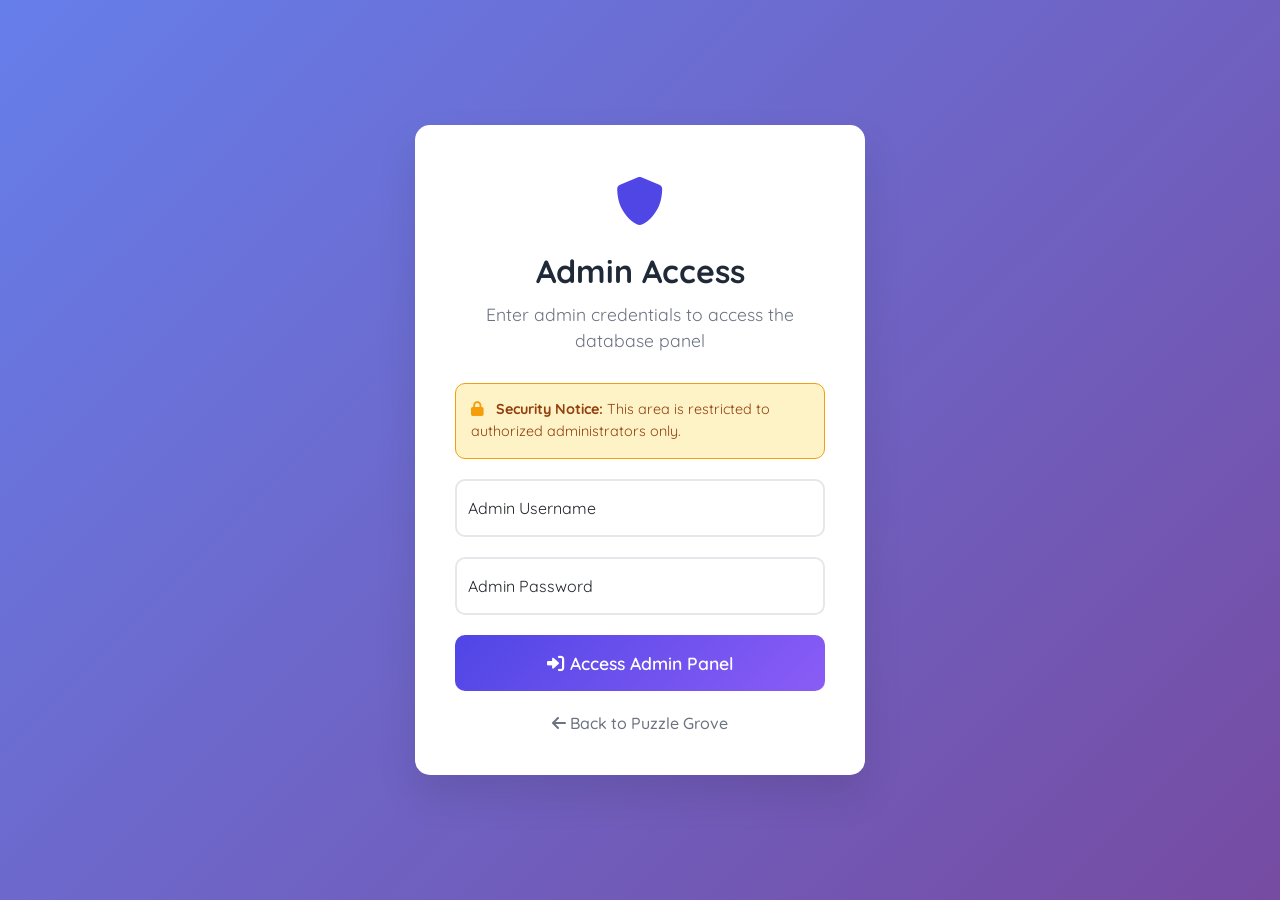
==== admin-login.html @ 90eeb79e "Add files via upload" ====
<!DOCTYPE html>
<html lang="en">
<head>
    <meta charset="UTF-8">
    <meta name="viewport" content="width=device-width, initial-scale=1.0">
    <title>Admin Login - Puzzle Grove</title>
    <link href="https://fonts.googleapis.com/css2?family=Montserrat:wght@300;700&family=Quicksand:wght@400;500;600&display=swap" rel="stylesheet">
    <link href="https://cdnjs.cloudflare.com/ajax/libs/font-awesome/6.0.0/css/all.min.css" rel="stylesheet">
    <link href="https://cdn.jsdelivr.net/npm/bootstrap@5.3.2/dist/css/bootstrap.min.css" rel="stylesheet" integrity="sha384-T3c6CoIi6uLrA9TneNEoa7RxnatzjcDSCmG1MXxSR1GAsXEV/Dwwykc2MPK8M2HN" crossorigin="anonymous">
    <style>
        body {
            font-family: 'Quicksand', sans-serif;
            background: linear-gradient(135deg, #667eea 0%, #764ba2 100%);
            min-height: 100vh;
            display: flex;
            align-items: center;
            justify-content: center;
            margin: 0;
            padding: 20px;
        }
        .admin-login-container {
            background: white;
            border-radius: 15px;
            box-shadow: 0 20px 40px rgba(0,0,0,0.1);
            padding: 40px;
            max-width: 450px;
            width: 100%;
        }
        .admin-header {
            text-align: center;
            margin-bottom: 30px;
        }
        .admin-icon {
            font-size: 3rem;
            color: #4f46e5;
            margin-bottom: 15px;
        }
        .admin-title {
            font-size: 2rem;
            font-weight: bold;
            color: #1f2937;
            margin-bottom: 10px;
        }
        .admin-subtitle {
            color: #6b7280;
            font-size: 1.1rem;
        }
        .form-floating {
            margin-bottom: 20px;
        }
        .form-control {
            border-radius: 10px;
            border: 2px solid #e5e7eb;
            padding: 15px;
            font-size: 1rem;
        }
        .form-control:focus {
            border-color: #4f46e5;
            box-shadow: 0 0 0 0.2rem rgba(79, 70, 229, 0.25);
        }
        .btn-admin {
            background: linear-gradient(135deg, #4f46e5 0%, #8b5cf6 100%);
            border: none;
            border-radius: 10px;
            padding: 15px 30px;
            font-weight: 600;
            font-size: 1.1rem;
            width: 100%;
            color: white;
            transition: all 0.3s ease;
        }
        .btn-admin:hover {
            transform: translateY(-2px);
            box-shadow: 0 10px 20px rgba(79, 70, 229, 0.3);
            color: white;
        }
        .btn-admin:disabled {
            opacity: 0.6;
            cursor: not-allowed;
            transform: none;
        }
        .alert {
            border-radius: 10px;
            border: none;
            margin-bottom: 20px;
        }
        .back-link {
            text-align: center;
            margin-top: 20px;
        }
        .back-link a {
            color: #6b7280;
            text-decoration: none;
            font-weight: 500;
        }
        .back-link a:hover {
            color: #4f46e5;
        }
        .security-note {
            background: #fef3c7;
            border: 1px solid #f59e0b;
            border-radius: 10px;
            padding: 15px;
            margin-bottom: 20px;
            font-size: 0.9rem;
            color: #92400e;
        }
        .security-note i {
            color: #f59e0b;
            margin-right: 8px;
        }
    </style>
</head>
<body>
    <div class="admin-login-container">
        <div class="admin-header">
            <div class="admin-icon">
                <i class="fas fa-shield-alt"></i>
            </div>
            <h1 class="admin-title">Admin Access</h1>
            <p class="admin-subtitle">Enter admin credentials to access the database panel</p>
        </div>

        <div class="security-note">
            <i class="fas fa-lock"></i>
            <strong>Security Notice:</strong> This area is restricted to authorized administrators only.
        </div>

        <form id="adminLoginForm">
            <div class="form-floating">
                <input type="text" class="form-control" id="adminUsername" placeholder="Admin Username" required>
                <label for="adminUsername">Admin Username</label>
            </div>

            <div class="form-floating">
                <input type="password" class="form-control" id="adminPassword" placeholder="Admin Password" required>
                <label for="adminPassword">Admin Password</label>
            </div>

            <button type="submit" class="btn btn-admin" id="loginBtn">
                <i class="fas fa-sign-in-alt"></i> Access Admin Panel
            </button>
        </form>

        <div class="back-link">
            <a href="index.html">
                <i class="fas fa-arrow-left"></i> Back to Puzzle Grove
            </a>
        </div>

        <div id="errorMessage" class="alert alert-danger" style="display: none;"></div>
        <div id="successMessage" class="alert alert-success" style="display: none;"></div>
    </div>

    <script>
        class AdminLoginManager {
            constructor() {
                // Admin credentials (in production, these should be server-side)
                this.adminCredentials = {
                    username: 'admin',
                    password: 'puzzlegrove2024'
                };
                this.init();
            }

            init() {
                const form = document.getElementById('adminLoginForm');
                form.addEventListener('submit', (e) => {
                    this.handleLogin(e);
                });

                // Real-time validation
                document.getElementById('adminUsername').addEventListener('blur', () => {
                    this.validateUsername();
                });

                document.getElementById('adminPassword').addEventListener('blur', () => {
                    this.validatePassword();
                });
            }

            handleLogin(e) {
                e.preventDefault();
                
                const username = document.getElementById('adminUsername').value.trim();
                const password = document.getElementById('adminPassword').value;
                
                this.clearMessages();
                
                // Validate form
                if (!this.validateForm()) {
                    return;
                }
                
                // Check admin credentials
                if (username === this.adminCredentials.username && password === this.adminCredentials.password) {
                    this.loginSuccess();
                } else {
                    this.showError('Invalid admin credentials. Access denied.');
                }
            }

            validateForm() {
                const username = document.getElementById('adminUsername');
                const password = document.getElementById('adminPassword');
                let isValid = true;

                if (!this.validateUsername()) {
                    isValid = false;
                }

                if (!this.validatePassword()) {
                    isValid = false;
                }

                return isValid;
            }

            validateUsername() {
                const username = document.getElementById('adminUsername');
                const value = username.value.trim();
                
                if (value.length === 0) {
                    username.classList.remove('is-valid');
                    username.classList.add('is-invalid');
                    return false;
                } else {
                    username.classList.remove('is-invalid');
                    username.classList.add('is-valid');
                    return true;
                }
            }

            validatePassword() {
                const password = document.getElementById('adminPassword');
                const value = password.value;
                
                if (value.length === 0) {
                    password.classList.remove('is-valid');
                    password.classList.add('is-invalid');
                    return false;
                } else {
                    password.classList.remove('is-invalid');
                    password.classList.add('is-valid');
                    return true;
                }
            }

            loginSuccess() {
                // Create admin session
                const adminSession = {
                    isAdmin: true,
                    username: 'admin',
                    loginTime: new Date().toISOString(),
                    sessionId: 'admin_' + Date.now()
                };
                
                // Store admin session
                sessionStorage.setItem('puzzleGroveAdmin', JSON.stringify(adminSession));
                
                // Show success message
                this.showSuccess('Admin access granted. Redirecting...');
                
                // Redirect to admin panel
                setTimeout(() => {
                    window.location.href = 'admin.html';
                }, 1500);
            }

            showError(message) {
                const errorDiv = document.getElementById('errorMessage');
                errorDiv.textContent = message;
                errorDiv.style.display = 'block';
                
                // Hide after 5 seconds
                setTimeout(() => {
                    errorDiv.style.display = 'none';
                }, 5000);
            }

            showSuccess(message) {
                const successDiv = document.getElementById('successMessage');
                successDiv.textContent = message;
                successDiv.style.display = 'block';
            }

            clearMessages() {
                document.getElementById('errorMessage').style.display = 'none';
                document.getElementById('successMessage').style.display = 'none';
            }
        }

        // Initialize admin login manager
        new AdminLoginManager();
    </script>
</body>
</html>
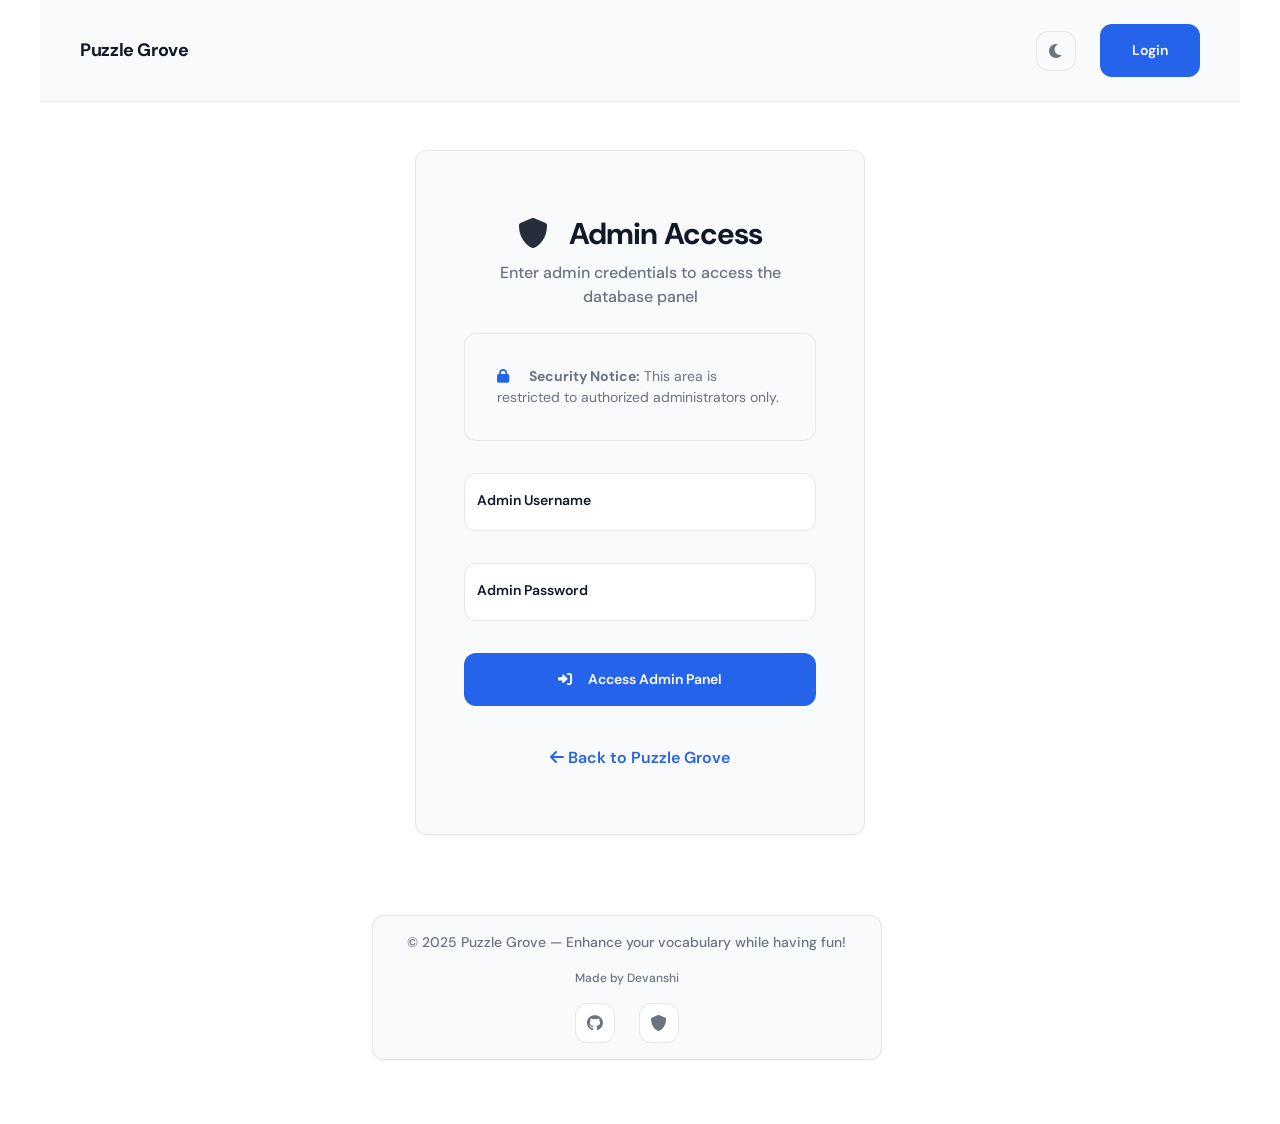
==== commit 43e761da: "Layout, theme, footer, and dark mode fixes: shared header/footer, design tokens, centered intro and " ====
--- a/admin-login.html
+++ b/admin-login.html
@@ -4,122 +4,33 @@
     <meta charset="UTF-8">
     <meta name="viewport" content="width=device-width, initial-scale=1.0">
     <title>Admin Login - Puzzle Grove</title>
-    <link href="https://fonts.googleapis.com/css2?family=Montserrat:wght@300;700&family=Quicksand:wght@400;500;600&display=swap" rel="stylesheet">
+    <script>(function(){try{if(localStorage.getItem('puzzleGroveTheme')==='dark')document.documentElement.setAttribute('data-theme','dark');}catch(e){}})();</script>
+    <link href="https://fonts.googleapis.com/css2?family=DM+Sans:ital,opsz,wght@0,9..40,400;0,9..40,500;0,9..40,600;0,9..40,700&family=Plus+Jakarta+Sans:wght@500;600;700&display=swap" rel="stylesheet">
     <link href="https://cdnjs.cloudflare.com/ajax/libs/font-awesome/6.0.0/css/all.min.css" rel="stylesheet">
     <link href="https://cdn.jsdelivr.net/npm/bootstrap@5.3.2/dist/css/bootstrap.min.css" rel="stylesheet" integrity="sha384-T3c6CoIi6uLrA9TneNEoa7RxnatzjcDSCmG1MXxSR1GAsXEV/Dwwykc2MPK8M2HN" crossorigin="anonymous">
+    <link rel="stylesheet" href="index.css">
     <style>
-        body {
-            font-family: 'Quicksand', sans-serif;
-            background: linear-gradient(135deg, #667eea 0%, #764ba2 100%);
-            min-height: 100vh;
-            display: flex;
-            align-items: center;
-            justify-content: center;
-            margin: 0;
-            padding: 20px;
-        }
-        .admin-login-container {
-            background: white;
-            border-radius: 15px;
-            box-shadow: 0 20px 40px rgba(0,0,0,0.1);
-            padding: 40px;
-            max-width: 450px;
-            width: 100%;
-        }
-        .admin-header {
-            text-align: center;
-            margin-bottom: 30px;
-        }
-        .admin-icon {
-            font-size: 3rem;
-            color: #4f46e5;
-            margin-bottom: 15px;
-        }
-        .admin-title {
-            font-size: 2rem;
-            font-weight: bold;
-            color: #1f2937;
-            margin-bottom: 10px;
-        }
-        .admin-subtitle {
-            color: #6b7280;
-            font-size: 1.1rem;
-        }
-        .form-floating {
-            margin-bottom: 20px;
-        }
-        .form-control {
-            border-radius: 10px;
-            border: 2px solid #e5e7eb;
-            padding: 15px;
-            font-size: 1rem;
-        }
-        .form-control:focus {
-            border-color: #4f46e5;
-            box-shadow: 0 0 0 0.2rem rgba(79, 70, 229, 0.25);
-        }
-        .btn-admin {
-            background: linear-gradient(135deg, #4f46e5 0%, #8b5cf6 100%);
-            border: none;
-            border-radius: 10px;
-            padding: 15px 30px;
-            font-weight: 600;
-            font-size: 1.1rem;
-            width: 100%;
-            color: white;
-            transition: all 0.3s ease;
-        }
-        .btn-admin:hover {
-            transform: translateY(-2px);
-            box-shadow: 0 10px 20px rgba(79, 70, 229, 0.3);
-            color: white;
-        }
-        .btn-admin:disabled {
-            opacity: 0.6;
-            cursor: not-allowed;
-            transform: none;
-        }
-        .alert {
-            border-radius: 10px;
-            border: none;
-            margin-bottom: 20px;
-        }
-        .back-link {
-            text-align: center;
-            margin-top: 20px;
-        }
-        .back-link a {
-            color: #6b7280;
-            text-decoration: none;
-            font-weight: 500;
-        }
-        .back-link a:hover {
-            color: #4f46e5;
-        }
-        .security-note {
-            background: #fef3c7;
-            border: 1px solid #f59e0b;
-            border-radius: 10px;
-            padding: 15px;
-            margin-bottom: 20px;
-            font-size: 0.9rem;
-            color: #92400e;
-        }
-        .security-note i {
-            color: #f59e0b;
-            margin-right: 8px;
-        }
+        .form-floating { margin-bottom: var(--space-4); }
+        .back-link { text-align: center; margin-top: var(--space-5); }
+        .back-link a { color: var(--accent); text-decoration: none; font-weight: 600; }
+        .back-link a:hover { color: var(--accent-hover); text-decoration: underline; }
+        .security-note { background: var(--card-bg); border: 1px solid var(--border); border-radius: var(--radius-md); padding: var(--space-4); margin-bottom: var(--space-4); font-size: var(--text-sm); color: var(--secondary-text); }
+        .security-note i { color: var(--accent); margin-right: var(--space-2); }
     </style>
 </head>
 <body>
-    <div class="admin-login-container">
-        <div class="admin-header">
-            <div class="admin-icon">
-                <i class="fas fa-shield-alt"></i>
+    <div id="layout-header-slot"></div>
+    <main id="layout-main">
+    <div class="container">
+    <div class="admin-login-container card">
+        <header class="page-header page-header--centered">
+            <div class="page-header__inner">
+                <div class="page-header__content">
+                    <h1 class="page-header__title"><i class="fas fa-shield-alt"></i> Admin Access</h1>
+                    <p class="page-header__subtitle">Enter admin credentials to access the database panel</p>
+                </div>
             </div>
-            <h1 class="admin-title">Admin Access</h1>
-            <p class="admin-subtitle">Enter admin credentials to access the database panel</p>
-        </div>
+        </header>
 
         <div class="security-note">
             <i class="fas fa-lock"></i>
@@ -127,17 +38,17 @@
         </div>
 
         <form id="adminLoginForm">
-            <div class="form-floating">
-                <input type="text" class="form-control" id="adminUsername" placeholder="Admin Username" required>
+            <div class="form-floating form-group">
                 <label for="adminUsername">Admin Username</label>
+                <input type="text" class="input form-control" id="adminUsername" placeholder="Admin Username" required>
             </div>
 
-            <div class="form-floating">
-                <input type="password" class="form-control" id="adminPassword" placeholder="Admin Password" required>
+            <div class="form-floating form-group">
                 <label for="adminPassword">Admin Password</label>
+                <input type="password" class="input form-control" id="adminPassword" placeholder="Admin Password" required>
             </div>
 
-            <button type="submit" class="btn btn-admin" id="loginBtn">
+            <button type="submit" class="btn btn-primary btn-block" id="loginBtn">
                 <i class="fas fa-sign-in-alt"></i> Access Admin Panel
             </button>
         </form>
@@ -151,7 +62,14 @@
         <div id="errorMessage" class="alert alert-danger" style="display: none;"></div>
         <div id="successMessage" class="alert alert-success" style="display: none;"></div>
     </div>
-
+    </div>
+    </main>
+    <div id="layout-footer-slot"></div>
+
+    <script src="database.js"></script>
+    <script src="theme-toggle.js"></script>
+    <script src="layout/layout.js"></script>
+    <script src="layout/layout-auth.js"></script>
     <script>
         class AdminLoginManager {
             constructor() {
--- a/index.css
+++ b/index.css
@@ -0,0 +1,921 @@
+/* Puzzle Grove – theme + reusable components */
+@import url("src/styles/theme.css");
+@import url("src/styles/components.css");
+
+/* Global link styling */
+a {
+    color: var(--accent);
+    text-decoration: none;
+    transition: color var(--transition-base);
+}
+
+a:hover {
+    color: var(--accent-hover);
+    text-decoration: underline;
+    text-underline-offset: 3px;
+}
+
+.back-home:hover,
+a.back-button:hover {
+    text-decoration: none;
+}
+
+/* Focus visible for keyboard navigation and accessibility */
+button:focus-visible,
+a:focus-visible,
+[tabindex="0"]:focus-visible {
+    outline: 2px solid var(--accent);
+    outline-offset: 2px;
+}
+
+/* Shared layout header: full-width slot so header aligns with .container below */
+#layout-header-slot {
+    width: 100%;
+}
+
+.layout-header {
+    display: flex;
+    align-items: center;
+    justify-content: space-between;
+    padding: var(--space-3) var(--space-5);
+    background: var(--card-bg);
+    border-bottom: 1px solid var(--border);
+    width: 100%;
+    max-width: 1200px;
+    margin: 0 auto;
+    box-sizing: border-box;
+}
+.layout-logo {
+    font-size: var(--text-lg);
+    font-weight: 700;
+    color: var(--primary-text);
+    text-decoration: none;
+    letter-spacing: -0.02em;
+}
+.layout-logo:hover {
+    color: var(--accent);
+    text-decoration: none;
+}
+.layout-header-actions {
+    display: flex;
+    align-items: center;
+    gap: var(--space-3);
+}
+
+#layout-main {
+    width: 100%;
+    flex: 1;
+    display: flex;
+    flex-direction: column;
+    align-items: center;
+    padding-top: var(--space-3);
+}
+
+/* Page container: same max-width, padding, section spacing on every page */
+.container {
+    width: 100%;
+    max-width: 1200px;
+    margin: 0 auto;
+    padding: var(--space-3);
+    box-sizing: border-box;
+    position: relative;
+}
+.container > * + * {
+    margin-top: var(--space-3);
+}
+
+body {
+    background: var(--bg);
+    font-family: 'DM Sans', 'Plus Jakarta Sans', system-ui, -apple-system, sans-serif;
+    font-size: var(--text-base);
+    line-height: var(--leading-normal);
+    margin: 0;
+    min-height: 100vh;
+    display: flex;
+    flex-direction: column;
+    align-items: center;
+    background-attachment: fixed;
+    color: var(--primary-text);
+    -webkit-font-smoothing: antialiased;
+    -moz-osx-font-smoothing: grayscale;
+}
+
+.header {
+    margin-top: 0;
+    margin-bottom: 0;
+    margin-left: auto;
+    margin-right: auto;
+    padding: var(--space-8) var(--space-6);
+    display: flex;
+    flex-direction: column;
+    align-items: center;
+    position: relative;
+    background: var(--card-bg);
+    border-radius: var(--radius-lg);
+    box-shadow: var(--shadow-card);
+    width: 100%;
+    max-width: 640px;
+    border: 1px solid var(--border);
+}
+.container .header {
+    margin-top: 0;
+}
+
+.container .header + .games-grid {
+    margin-top: var(--space-5);
+}
+
+h1 {
+    font-size: var(--text-3xl);
+    font-weight: 700;
+    color: var(--primary-text);
+    letter-spacing: -0.03em;
+    margin: 0;
+    line-height: var(--leading-tight);
+}
+h2 {
+    font-size: var(--text-2xl);
+    font-weight: 700;
+    color: var(--primary-text);
+    letter-spacing: -0.02em;
+    margin: 0 0 var(--space-2);
+    line-height: var(--leading-tight);
+}
+h3 {
+    font-size: var(--text-xl);
+    font-weight: 600;
+    color: var(--primary-text);
+    margin: 0 0 var(--space-2);
+    line-height: var(--leading-snug);
+}
+
+.subtitle {
+    font-size: var(--text-sm);
+    font-weight: 500;
+    color: var(--secondary-text);
+    margin-top: var(--space-1);
+    margin-bottom: 0;
+    letter-spacing: 0.02em;
+}
+
+.subtitle::before,
+.subtitle::after {
+    display: none;
+}
+
+.header-description {
+    margin-top: var(--space-2);
+    font-size: var(--text-sm);
+    font-weight: 500;
+    color: var(--secondary-text);
+    max-width: 90%;
+    text-align: center;
+    line-height: var(--leading-normal);
+}
+
+.games-grid {
+    display: grid;
+    grid-template-columns: repeat(auto-fit, minmax(200px, 1fr));
+    gap: var(--space-5);
+    margin: 0 auto;
+    width: 100%;
+    max-width: 920px;
+}
+
+.game-card {
+    background: var(--card-bg);
+    border-radius: var(--radius-lg);
+    padding: var(--space-6) var(--space-5);
+    box-shadow: var(--shadow-card);
+    border: 1px solid var(--border);
+    text-align: center;
+    transition: transform var(--transition-base), box-shadow var(--transition-base), border-color var(--transition-base);
+    cursor: pointer;
+    position: relative;
+    overflow: hidden;
+}
+
+.game-card:hover {
+    transform: translateY(-2px);
+    box-shadow: var(--shadow-card-hover);
+    border-color: var(--accent-subtle-border-strong);
+}
+
+.game-title {
+    font-size: var(--text-lg);
+    font-weight: 600;
+    color: var(--primary-text);
+    margin: 0 0 var(--space-2);
+    position: relative;
+    z-index: 1;
+    transition: color var(--transition-base);
+    padding-bottom: var(--space-2);
+}
+
+.game-title::after {
+    content: '';
+    position: absolute;
+    bottom: 0;
+    left: 50%;
+    transform: translateX(-50%);
+    width: 0;
+    height: 2px;
+    background: var(--accent);
+    transition: width var(--transition-base);
+}
+
+.game-card:hover .game-title {
+    color: var(--accent);
+}
+
+.game-card:hover .game-title::after {
+    width: 40%;
+}
+
+.game-graphic {
+    height: 52px;
+    width: 52px;
+    margin: 0 auto var(--space-5);
+    position: relative;
+    z-index: 1;
+    user-select: none;
+    transition: transform var(--transition-base), background var(--transition-base), border-color var(--transition-base);
+    display: flex;
+    align-items: center;
+    justify-content: center;
+    border-radius: var(--radius-md);
+    background: var(--bg);
+    border: 1px solid var(--border);
+}
+
+.game-card:hover .game-graphic {
+    transform: translateY(-2px);
+    background: var(--accent-subtle-bg);
+    border-color: var(--accent-subtle-border);
+}
+
+.game-graphic svg {
+    width: 60%;
+    height: 60%;
+}
+
+.game-desc {
+    font-size: var(--text-sm);
+    font-weight: 500;
+    color: var(--secondary-text);
+    margin: 0;
+    line-height: var(--leading-snug);
+    position: relative;
+    z-index: 1;
+    transition: color var(--transition-base);
+}
+
+.game-card:hover .game-desc {
+    color: var(--primary-text);
+}
+
+@media (max-width: 600px) {
+    h1 { font-size: var(--text-2xl); }
+    .header { padding: var(--space-6) var(--space-4); }
+    .games-grid { grid-template-columns: 1fr; gap: var(--space-4); }
+    .container { padding: var(--space-2); }
+    .page-footer .footer-copyright { white-space: normal; }
+}
+
+/* Footer – single shared footer everywhere; horizontal bar, 8px spacing scale */
+.page-footer {
+    margin-top: var(--space-14);
+    margin-bottom: var(--space-8);
+    padding: var(--space-2) var(--space-6);
+    border-radius: var(--radius-lg);
+    width: 95%;
+    max-width: 1100px;
+    display: flex;
+    flex-direction: column;
+    align-items: center;
+    justify-content: center;
+    gap: var(--space-2);
+    font-size: var(--text-sm);
+    font-weight: 500;
+    color: var(--secondary-text);
+    background: var(--card-bg);
+    box-shadow: var(--shadow-card);
+    border: 1px solid var(--border);
+}
+
+.page-footer .footer-copyright {
+    margin: 0;
+    line-height: var(--leading-normal);
+    white-space: nowrap;
+}
+
+.page-footer .social-links {
+    display: flex;
+    align-items: center;
+    justify-content: center;
+    gap: var(--space-3);
+    margin: 0;
+}
+
+.page-footer .social-link {
+    color: var(--secondary-text);
+    text-decoration: none;
+    font-size: var(--text-base);
+    transition: color var(--transition-base), background var(--transition-base), transform var(--transition-fast), border-color var(--transition-base);
+    display: flex;
+    align-items: center;
+    justify-content: center;
+    width: 40px;
+    height: 40px;
+    border-radius: var(--radius-md);
+    background: var(--bg);
+    border: 1px solid var(--border);
+}
+
+.page-footer .social-link:hover {
+    color: var(--accent);
+    background: var(--accent-subtle-bg);
+    border-color: var(--accent-subtle-border);
+    transform: translateY(-1px);
+    text-decoration: none;
+}
+
+.page-footer .social-link:focus-visible {
+    outline: 2px solid var(--accent);
+    outline-offset: 2px;
+}
+
+.page-footer .social-link-admin {
+    color: var(--secondary-text);
+}
+
+.page-footer .footer-credit {
+    margin: 0;
+    font-size: var(--text-xs);
+    color: var(--secondary-text);
+    font-weight: 500;
+}
+
+.page-footer .footer-credit-name {
+    color: var(--secondary-text);
+    transition: color var(--transition-base);
+}
+
+.page-footer .footer-credit-name:hover {
+    color: var(--accent);
+}
+
+/* Subtle ambient background – no loud animation */
+.animated-bg {
+    position: fixed;
+    top: 0;
+    left: 0;
+    width: 100%;
+    height: 100%;
+    z-index: -1;
+    pointer-events: none;
+    overflow: hidden;
+}
+
+.animated-bg div {
+    position: absolute;
+    border-radius: 50%;
+    opacity: 0.03;
+    animation: float 30s infinite ease-in-out;
+    background: radial-gradient(circle, var(--accent-subtle-bg) 0%, transparent 70%);
+    filter: blur(60px);
+}
+
+.animated-bg div:nth-child(1) {
+    width: 400px;
+    height: 400px;
+    left: -5%;
+    top: 10%;
+    animation-delay: 0s;
+    animation-duration: 35s;
+}
+
+.animated-bg div:nth-child(2) {
+    width: 320px;
+    height: 320px;
+    right: -5%;
+    top: 30%;
+    animation-delay: -10s;
+    animation-duration: 32s;
+    background: radial-gradient(circle, rgba(107, 114, 128, 0.05) 0%, transparent 70%); /* secondary tint */
+}
+
+.animated-bg div:nth-child(3) {
+    width: 360px;
+    height: 360px;
+    left: 40%;
+    bottom: -10%;
+    animation-delay: -18s;
+    animation-duration: 38s;
+    background: radial-gradient(circle, var(--accent-subtle-bg) 0%, transparent 70%);
+}
+
+[data-theme="dark"] .animated-bg div {
+    opacity: 0.06;
+    background: var(--animated-bg-accent);
+}
+[data-theme="dark"] .animated-bg div:nth-child(2) {
+    background: var(--animated-bg-muted);
+}
+[data-theme="dark"] .animated-bg div:nth-child(3) {
+    background: var(--animated-bg-accent-subtle);
+}
+[data-theme="dark"] .game-card:hover {
+    border-color: var(--accent-subtle-border-strong);
+}
+
+/* Admin and charts: card headers and bodies follow theme (no chart library; stat cards use these) */
+[data-theme="dark"] .card {
+    background: var(--card-bg);
+    border-color: var(--border);
+    color: var(--primary-text);
+}
+[data-theme="dark"] .card-body {
+    background: var(--card-bg);
+    color: var(--primary-text);
+}
+[data-theme="dark"] .card .card-header.bg-primary,
+[data-theme="dark"] .card .card-header.bg-info,
+[data-theme="dark"] .card .card-header.bg-secondary {
+    background: var(--accent) !important;
+    border-color: var(--border);
+    color: var(--text-on-accent);
+}
+[data-theme="dark"] .stat-item,
+[data-theme="dark"] .text-muted {
+    color: var(--secondary-text) !important;
+}
+[data-theme="dark"] .table th {
+    color: var(--primary-text);
+}
+[data-theme="dark"] .table td {
+    border-bottom-color: var(--border);
+    color: var(--primary-text);
+}
+
+@keyframes float {
+    0%, 100% { transform: translate(0, 0) scale(1); opacity: 0.04; }
+    50% { transform: translate(20px, -20px) scale(1.05); opacity: 0.06; }
+}
+
+/* Anagram game – card UI */
+.anagram-container {
+    background: var(--card-bg);
+    border-radius: var(--radius-lg);
+    padding: var(--space-6);
+    box-shadow: var(--shadow-card);
+    border: 1px solid var(--border);
+    max-width: 600px;
+    width: 90%;
+    margin: 0 auto;
+}
+
+.anagram-header {
+    display: flex;
+    justify-content: space-between;
+    align-items: center;
+    margin-bottom: var(--space-4);
+    padding-bottom: var(--space-3);
+    border-bottom: 1px solid var(--border);
+}
+
+.anagram-theme {
+    font-size: var(--text-xl);
+    font-weight: 700;
+    color: var(--primary-text);
+    letter-spacing: -0.02em;
+}
+
+.anagram-stats {
+    display: flex;
+    gap: var(--space-5);
+}
+
+.anagram-stat {
+    text-align: center;
+}
+
+.anagram-stat-value {
+    font-weight: 700;
+    color: var(--accent);
+    font-size: var(--text-base);
+}
+
+.anagram-stat-label {
+    font-size: var(--text-xs);
+    color: var(--secondary-text);
+    text-transform: uppercase;
+    letter-spacing: 0.05em;
+}
+
+.anagram-letters {
+    display: flex;
+    justify-content: center;
+    margin: var(--space-6) 0;
+    flex-wrap: wrap;
+    gap: var(--space-3);
+}
+
+.anagram-letter {
+    width: 48px;
+    height: 48px;
+    border-radius: var(--radius-md);
+    background: var(--bg);
+    border: 1px solid var(--border);
+    display: flex;
+    align-items: center;
+    justify-content: center;
+    font-size: var(--text-xl);
+    font-weight: 700;
+    color: var(--primary-text);
+    cursor: pointer;
+    transition: transform var(--transition-base), background var(--transition-base), border-color var(--transition-base);
+    user-select: none;
+}
+
+.anagram-letter:hover {
+    transform: translateY(-2px);
+    background: var(--accent-subtle-bg);
+    border-color: var(--accent-subtle-border-strong);
+}
+
+.anagram-letter.selected {
+    background: var(--accent);
+    color: var(--text-on-accent);
+    border-color: var(--accent);
+}
+
+.anagram-input {
+    text-align: center;
+    font-size: var(--text-xl);
+    letter-spacing: 0.15em;
+    margin: var(--space-5) 0;
+    font-weight: 600;
+    min-height: 40px;
+    color: var(--primary-text);
+}
+
+.anagram-controls {
+    display: flex;
+    justify-content: center;
+    gap: var(--space-4);
+    margin-top: var(--space-6);
+}
+
+.anagram-btn {
+    padding: var(--space-2) var(--space-4);
+    border-radius: var(--radius-md);
+    font-size: var(--text-sm);
+    font-weight: 600;
+    cursor: pointer;
+    transition: background var(--transition-base), border-color var(--transition-base), transform var(--transition-fast);
+}
+
+.anagram-btn-submit {
+    background: var(--accent);
+    color: white;
+    border: none;
+}
+
+.anagram-btn-submit:hover {
+    background: var(--accent-hover);
+    transform: translateY(-1px);
+}
+
+.anagram-btn-hint,
+.anagram-btn-shuffle {
+    background: var(--card-bg);
+    color: var(--primary-text);
+    border: 1px solid var(--border);
+}
+
+.anagram-btn-hint:hover,
+.anagram-btn-shuffle:hover {
+    background: var(--btn-secondary-hover);
+    transform: translateY(-1px);
+}
+
+.anagram-progress {
+    margin-top: var(--space-6);
+}
+
+.anagram-progress-bar {
+    height: 6px;
+    background: var(--border);
+    border-radius: var(--radius-sm);
+    overflow: hidden;
+    margin-top: var(--space-2);
+}
+
+.anagram-progress-fill {
+    height: 100%;
+    background: var(--accent);
+    border-radius: var(--radius-sm);
+    transition: width 0.4s ease;
+}
+
+.anagram-message {
+    text-align: center;
+    margin: var(--space-5) 0;
+    padding: var(--space-3);
+    border-radius: var(--radius-md);
+    font-size: var(--text-sm);
+    font-weight: 500;
+}
+
+.anagram-message.success {
+    background: var(--accent-subtle-bg);
+    color: var(--accent-hover);
+}
+
+.anagram-message.error {
+    background: var(--error-subtle-bg);
+    color: var(--error-text);
+}
+
+@media (max-width: 600px) {
+    .anagram-letter {
+        width: 44px;
+        height: 44px;
+        font-size: var(--text-lg);
+    }
+    .anagram-input { font-size: var(--text-lg); }
+    .anagram-controls { flex-wrap: wrap; gap: var(--space-2); }
+}
+
+/* Authentication & header controls */
+.user-section {
+    position: absolute;
+    top: var(--space-4);
+    right: var(--space-5);
+    z-index: 10;
+    display: flex;
+    align-items: center;
+    gap: var(--space-3);
+}
+
+.theme-toggle-btn {
+    display: flex;
+    align-items: center;
+    justify-content: center;
+    width: 40px;
+    height: 40px;
+    padding: 0;
+    border: 1px solid var(--border);
+    border-radius: var(--radius-md);
+    background: var(--card-bg);
+    color: var(--secondary-text);
+    cursor: pointer;
+    transition: color var(--transition-base), background var(--transition-base), border-color var(--transition-base), transform var(--transition-fast);
+}
+.theme-toggle-btn:hover {
+    color: var(--accent);
+    background: var(--btn-secondary-hover);
+    border-color: var(--accent-subtle-border-strong);
+    transform: translateY(-1px);
+}
+
+.auth-buttons {
+    display: flex;
+    gap: var(--space-2);
+}
+
+.auth-btn {
+    background: var(--accent);
+    color: var(--text-on-accent);
+    border: none;
+    padding: var(--space-2) var(--space-4);
+    border-radius: var(--radius-md);
+    font-size: var(--text-sm);
+    font-weight: 600;
+    cursor: pointer;
+    transition: background var(--transition-base), transform var(--transition-fast);
+    white-space: nowrap;
+}
+
+.auth-btn:hover {
+    background: var(--accent-hover);
+    transform: translateY(-1px);
+}
+
+.user-greeting-bottom {
+    margin-top: var(--space-5);
+    padding: var(--space-5) var(--space-6);
+    border-radius: var(--radius-lg);
+    text-align: center;
+    background: var(--card-bg);
+    box-shadow: var(--shadow-card);
+    border: 1px solid var(--border);
+    max-width: 400px;
+    margin-left: auto;
+    margin-right: auto;
+}
+
+.user-greeting-bottom span {
+    font-size: var(--text-base);
+    font-weight: 600;
+    color: var(--primary-text);
+    display: block;
+    margin-bottom: var(--space-2);
+}
+
+.streak-info {
+    display: inline-flex;
+    align-items: center;
+    gap: var(--space-2);
+    font-size: var(--text-sm);
+    color: var(--secondary-text);
+    background: var(--accent-subtle-bg);
+    padding: var(--space-2) var(--space-3);
+    border-radius: var(--radius-md);
+    border: 1px solid var(--accent-focus-ring);
+    font-weight: 600;
+}
+
+.streak-info i {
+    color: var(--accent);
+    font-size: var(--text-sm);
+}
+
+/* Auth pages */
+.auth-container {
+    display: flex;
+    justify-content: center;
+    align-items: center;
+    padding: var(--space-3) 0;
+}
+.container .auth-container {
+    min-height: auto;
+}
+
+.auth-card {
+    background: var(--card-bg);
+    padding: var(--space-8) var(--space-6);
+    border-radius: var(--radius-lg);
+    box-shadow: var(--shadow-card);
+    border: 1px solid var(--border);
+    width: 100%;
+    max-width: 400px;
+}
+
+.auth-form {
+    display: flex;
+    flex-direction: column;
+    gap: var(--space-5);
+}
+
+.form-group {
+    display: flex;
+    flex-direction: column;
+}
+
+.form-group label {
+    font-weight: 600;
+    color: var(--primary-text);
+    margin-bottom: var(--space-2);
+    font-size: var(--text-sm);
+}
+
+.form-group input.input,
+.form-group input.form-control {
+    min-height: 44px;
+    padding: var(--space-2) var(--space-4);
+}
+
+.auth-submit.btn,
+.auth-submit {
+    background: var(--accent);
+    color: var(--text-on-accent);
+    border: none;
+    padding: var(--space-3) var(--space-4);
+    border-radius: var(--radius-md);
+    font-size: var(--text-base);
+    font-weight: 600;
+    cursor: pointer;
+    transition: background var(--transition-base), transform var(--transition-fast);
+    margin-top: var(--space-2);
+}
+
+.auth-submit:hover:not(:disabled) {
+    background: var(--accent-hover);
+    transform: translateY(-1px);
+}
+
+.auth-submit:disabled {
+    opacity: 0.6;
+    cursor: not-allowed;
+    transform: none;
+}
+
+.auth-links {
+    text-align: center;
+    margin-top: var(--space-6);
+    padding-top: var(--space-5);
+    border-top: 1px solid var(--border);
+}
+
+.auth-links a {
+    color: var(--accent);
+    text-decoration: none;
+    font-weight: 600;
+    font-size: var(--text-sm);
+    transition: color var(--transition-base);
+}
+
+.auth-links a:hover {
+    color: var(--accent-hover);
+    text-decoration: underline;
+    text-underline-offset: 3px;
+}
+
+.auth-links .auth-demo-hint {
+    font-size: var(--text-xs);
+    color: var(--secondary-text);
+    font-style: italic;
+    margin: var(--space-2) 0 0;
+}
+
+.back-home {
+    position: absolute;
+    top: var(--space-5);
+    left: var(--space-5);
+    background: var(--card-bg);
+    border: 1px solid var(--border);
+    padding: var(--space-2) var(--space-4);
+    border-radius: var(--radius-md);
+    text-decoration: none;
+    color: var(--primary-text);
+    font-size: var(--text-sm);
+    font-weight: 600;
+    transition: background var(--transition-base), color var(--transition-base), transform var(--transition-fast);
+    display: inline-flex;
+    align-items: center;
+    gap: var(--space-2);
+}
+
+.back-home:hover {
+    background: var(--btn-secondary-hover);
+    text-decoration: none;
+    color: var(--primary-text);
+    transform: translateY(-1px);
+}
+
+.error-message {
+    background: var(--error-subtle-bg);
+    color: var(--error-text);
+    padding: var(--space-3) var(--space-4);
+    border-radius: var(--radius-md);
+    border: 1px solid var(--error-subtle-border);
+    font-size: var(--text-sm);
+    margin-bottom: var(--space-4);
+    display: none;
+}
+
+.success-message {
+    background: var(--accent-subtle-bg);
+    color: var(--accent-hover);
+    padding: var(--space-3) var(--space-4);
+    border-radius: var(--radius-md);
+    border: 1px solid var(--accent-subtle-border);
+    font-size: var(--text-sm);
+    margin-bottom: var(--space-4);
+    display: none;
+}
+
+@media (max-width: 768px) {
+    .user-section {
+        position: static;
+        text-align: center;
+        margin-bottom: var(--space-4);
+    }
+    .auth-buttons { justify-content: center; }
+    .auth-btn {
+        padding: var(--space-2) var(--space-4);
+        font-size: var(--text-sm);
+    }
+    .user-greeting-bottom {
+        margin-top: var(--space-4);
+        padding: var(--space-4) var(--space-5);
+        max-width: 90%;
+    }
+    .user-greeting-bottom span { margin-bottom: var(--space-2); }
+    .streak-info {
+        font-size: var(--text-xs);
+        padding: var(--space-2) var(--space-3);
+    }
+    .auth-card {
+        padding: var(--space-6) var(--space-5);
+        margin: var(--space-2);
+    }
+    .back-home {
+        position: fixed;
+        top: var(--space-4);
+        left: var(--space-4);
+        z-index: 1000;
+    }
+}
